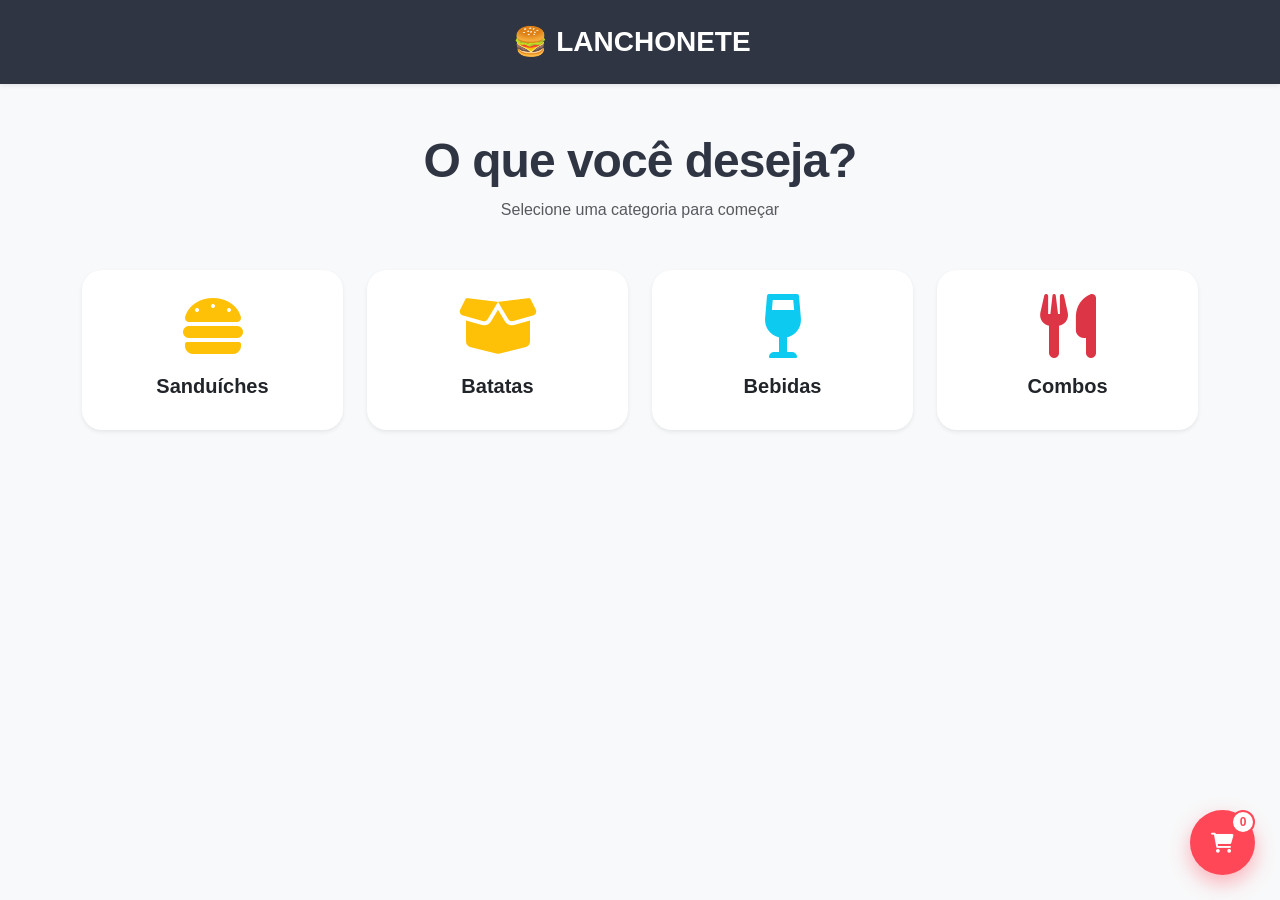
==== cardapio.html @ 9d825b70 "cardapio digital Co-authored-by: Copilot <copilot@github.com>" ====
<!DOCTYPE html>
<html lang="pt-br">

<head>
    <meta charset="UTF-8">
    <meta name="viewport" content="width=device-width, initial-scale=1.0">
    <title>Lanchonete - Pedido Online</title>

    <link href="https://cdn.jsdelivr.net/npm/bootstrap@5.3.3/dist/css/bootstrap.min.css" rel="stylesheet">
    <link rel="stylesheet" href="https://cdnjs.cloudflare.com/ajax/libs/font-awesome/6.0.0-beta3/css/all.min.css">

    <style>
        :root {
            --primary-color: #ff4757;
            --dark-color: #2f3542;
        }

        body { background-color: #f8f9fa; font-family: 'Segoe UI', sans-serif; padding-bottom: 80px; }
        .navbar { background-color: var(--dark-color) !important; position: sticky; top: 0; z-index: 1000; }
        .title { font-weight: 800; letter-spacing: -1px; color: var(--dark-color); }
        
        /* Botão Flutuante consertado */
        .cart-float {
            position: fixed;
            bottom: 25px;
            right: 25px;
            background-color: var(--primary-color);
            color: white;
            width: 65px;
            height: 65px;
            border-radius: 50%;
            display: flex;
            align-items: center;
            justify-content: center;
            box-shadow: 0 8px 20px rgba(255, 71, 87, 0.4);
            cursor: pointer;
            z-index: 2000;
            border: none;
        }

        .cart-badge {
            position: absolute;
            top: 0;
            right: 0;
            background: white;
            color: var(--primary-color);
            border: 2px solid var(--primary-color);
            border-radius: 50%;
            width: 24px;
            height: 24px;
            font-size: 0.75rem;
            font-weight: bold;
            display: flex;
            align-items: center;
            justify-content: center;
        }

        .card-step { border: none; border-radius: 20px; transition: 0.3s; cursor: pointer; }
        .card-step:hover { transform: translateY(-5px); box-shadow: 0 10px 20px rgba(0, 0, 0, 0.1) !important; }
        
        .btn-primary { background-color: var(--primary-color); border: none; padding: 12px 25px; border-radius: 12px; font-weight: 600; }
        .btn-outline-custom { color: var(--dark-color); border: 2px solid #ddd; border-radius: 15px; padding: 20px; transition: 0.2s; font-weight: 600; background: white; margin-bottom: 10px; }
        .btn-outline-custom:hover { border-color: var(--primary-color); color: var(--primary-color); background: #fff5f5; }

        .step-content { display: none; }
        .step-active { display: block; animation: fadeIn 0.4s ease; }
        
        @keyframes fadeIn {
            from { opacity: 0; transform: translateY(10px); }
            to { opacity: 1; transform: translateY(0); }
        }

        .cart-item { display: flex; justify-content: space-between; align-items: center; padding: 12px 0; border-bottom: 1px solid #eee; }
    </style>
</head>

<body>

    <button class="cart-float" data-bs-toggle="modal" data-bs-target="#cartModal">
        <i class="fas fa-shopping-cart fa-lg"></i>
        <span class="cart-badge" id="cart-count">0</span>
    </button>

    <header>
        <nav class="navbar navbar-dark shadow-sm py-3">
            <div class="container justify-content-center">
                <span class="navbar-brand fw-bold fs-3">🍔 LANCHONETE</span>
            </div>
        </nav>
    </header>

    <main class="container py-5">
        <section id="step-1" class="step-content step-active">
            <div class="text-center mb-5">
                <h1 class="display-5 title">O que você deseja?</h1>
                <p class="text-muted">Selecione uma categoria para começar</p>
            </div>
            <div class="row g-4 justify-content-center">
                <div class="col-6 col-md-3" onclick="irParaEtapa(2, 'Sanduíches')">
                    <div class="card card-step shadow-sm p-4 text-center">
                        <i class="fas fa-hamburger fa-4x mb-3 text-warning"></i>
                        <h5 class="fw-bold">Sanduíches</h5>
                    </div>
                </div>
                <div class="col-6 col-md-3" onclick="irParaEtapa(2, 'Batata Frita')">
                    <div class="card card-step shadow-sm p-4 text-center">
                        <i class="fas fa-box-open fa-4x mb-3 text-warning"></i>
                        <h5 class="fw-bold">Batatas</h5>
                    </div>
                </div>
                <div class="col-6 col-md-3" onclick="irParaEtapa(2, 'Bebidas')">
                    <div class="card card-step shadow-sm p-4 text-center">
                        <i class="fas fa-wine-glass fa-4x mb-3 text-info"></i>
                        <h5 class="fw-bold">Bebidas</h5>
                    </div>
                </div>
                <div class="col-6 col-md-3" onclick="irParaEtapa(2, 'Combos')">
                    <div class="card card-step shadow-sm p-4 text-center">
                        <i class="fas fa-utensils fa-4x mb-3 text-danger"></i>
                        <h5 class="fw-bold">Combos</h5>
                    </div>
                </div>
            </div>
        </section>

        <section id="step-2" class="step-content">
            <button class="btn btn-sm btn-light mb-4" onclick="irParaEtapa(1)"><i class="fas fa-arrow-left"></i> Voltar</button>
            <h2 id="txt-categoria" class="title mb-4 text-center text-uppercase">Produtos</h2>
            <div id="container-produtos" class="row g-4"></div>
        </section>

        <section id="step-3" class="step-content">
            <div class="max-width-600 mx-auto text-center">
                <h2 class="title mb-4">Como quer receber?</h2>
                <div class="row g-3">
                    <div class="col-12">
                        <button class="btn btn-outline-custom w-100 text-start shadow-sm" onclick="setEntrega('Retirada no Local')">
                            <i class="fas fa-store me-2 text-primary"></i> Retirar na Loja (Grátis)
                        </button>
                    </div>
                    <div class="col-12">
                        <button class="btn btn-outline-custom w-100 text-start shadow-sm" onclick="toggleEndereco()">
                            <i class="fas fa-motorcycle me-2 text-primary"></i> Entregar no meu Endereço
                        </button>
                    </div>
                </div>

                <div id="box-endereco" class="mt-4 d-none text-start bg-white p-4 rounded-4 shadow-sm">
                    <div class="row g-2">
                        <div class="col-md-4">
                            <label class="form-label">CEP</label>
                            <input type="text" id="cep" class="form-control" placeholder="00000-000" onblur="buscarCEP()">
                        </div>
                        <div class="col-md-8">
                            <label class="form-label">Rua/Logradouro</label>
                            <input type="text" id="rua" class="form-control" readonly>
                        </div>
                        <div class="col-md-4">
                            <label class="form-label">Número</label>
                            <input type="text" id="numero" class="form-control" placeholder="123">
                        </div>
                    </div>
                    <button class="btn btn-primary w-100 mt-4" onclick="validarEntrega()">Ir para pagamento</button>
                </div>
            </div>
        </section>

        <section id="step-4" class="step-content text-center">
            <h2 class="title mb-4">Forma de Pagamento</h2>
            <button class="btn btn-outline-custom m-2" onclick="finalizar('Pix')">Pix</button>
            <button class="btn btn-outline-custom m-2" onclick="irParaEtapa(5)">Cartão</button>
        </section>

        <section id="step-5" class="step-content text-center">
            <h2 class="title mb-4">Qual Cartão?</h2>
            <button class="btn btn-outline-custom m-2" onclick="finalizar('Débito')">Débito</button>
            <button class="btn btn-outline-custom m-2" onclick="finalizar('Crédito')">Crédito</button>
        </section>
    </main>

    <div class="modal fade" id="cartModal" tabindex="-1" aria-hidden="true">
        <div class="modal-dialog modal-dialog-centered">
            <div class="modal-content border-0 shadow" style="border-radius: 25px;">
                <div class="modal-header border-0 p-4">
                    <h5 class="modal-title fw-bold fs-4">Meu Carrinho 🛒</h5>
                    <button type="button" class="btn-close" data-bs-dismiss="modal"></button>
                </div>
                <div class="modal-body p-4">
                    <div id="cart-list"></div>
                    <hr>
                    <div class="d-flex justify-content-between fw-bold fs-5">
                        <span>Total:</span>
                        <span class="text-success" id="cart-total">R$ 0,00</span>
                    </div>
                </div>
                <div class="modal-footer border-0 p-4">
                    <button class="btn btn-light w-100" data-bs-dismiss="modal">Continuar</button>
                    <button class="btn btn-primary w-100" onclick="fecharModalEIrParaEntrega()">Finalizar Pedido</button>
                </div>
            </div>
        </div>
    </div>

    <script>
        let pedido = { itens: [], entrega: '', endereco: '', pagamento: '' };

        function irParaEtapa(n, cat = '') {
            document.querySelectorAll('.step-content').forEach(s => s.classList.remove('step-active'));
            document.getElementById(`step-${n}`).classList.add('step-active');
            if (n === 2) {
                document.getElementById('txt-categoria').innerText = cat;
                renderizarProdutos(cat);
            }
        }

        function renderizarProdutos(cat) {
            const container = document.getElementById('container-produtos');
            container.innerHTML = '';
            let itens = [];
            if (cat === 'Sanduíches') itens = [{ n: 'Artesanal Bacon', p: 32 }, { n: 'X-Salada', p: 24 }];
                else if (cat === 'Batata Frita') itens = [{ n: 'Simples', p: 15 }, { n: 'Cheddar e Bacon', p: 22 }];
            else if (cat === 'Bebidas') itens = [{ n: 'Coca-Cola', p: 7 }, { n: 'Suco', p: 10 }];
            else itens = [{ n: 'X-Salada mais batata mais coca', p: 50 }, { n: 'Artesanal Bacon mais  batata mais suco', p: 32 }];
            itens.forEach(i => {
                container.innerHTML += `
                <div class="col-md-6 col-lg-4">
                    <div class="card card-step shadow-sm h-100 p-3 text-center">
                        <h5 class="fw-bold">${i.n}</h5>
                        <p class="text-success fw-bold">R$ ${i.p},00</p>
                        <button class="btn btn-primary btn-sm" onclick="adicionarAoCarrinho('${i.n}', ${i.p})">Adicionar</button>
                    </div>
                </div>`;
            });
        }

        function adicionarAoCarrinho(nome, preco) {
            pedido.itens.push({ nome, preco });
            atualizarInterfaceCarrinho();
        }

        function removerDoCarrinho(index) {
            pedido.itens.splice(index, 1);
            atualizarInterfaceCarrinho();
        }

        function atualizarInterfaceCarrinho() {
            const lista = document.getElementById('cart-list');
            const badge = document.getElementById('cart-count');
            const totalTxt = document.getElementById('cart-total');
            
            badge.innerText = pedido.itens.length;
            
            if (pedido.itens.length === 0) {
                lista.innerHTML = '<p class="text-center">Vazio...</p>';
                totalTxt.innerText = 'R$ 0,00';
                return;
            }

            let total = 0;
            lista.innerHTML = '';
            pedido.itens.forEach((item, index) => {
                total += item.preco;
                lista.innerHTML += `
                <div class="cart-item">
                    <span>${item.nome}</span>
                    <button class="btn btn-sm text-danger" onclick="removerDoCarrinho(${index})">Remover</button>
                </div>`;
            });
            totalTxt.innerText = `R$ ${total.toFixed(2)}`;
        }

        function fecharModalEIrParaEntrega() {
            if (pedido.itens.length === 0) return alert("Carrinho vazio!");
            const modal = bootstrap.Modal.getInstance(document.getElementById('cartModal')) || new bootstrap.Modal(document.getElementById('cartModal'));
            modal.hide();
            irParaEtapa(3);
        }

        function toggleEndereco() { document.getElementById('box-endereco').classList.toggle('d-none'); }
        function setEntrega(t) { pedido.entrega = t; pedido.endereco = 'Loja'; irParaEtapa(4); }
        function buscarCEP() {
            let cep = document.getElementById('cep').value.replace(/\D/g, '');
            if (cep.length === 8) {
                fetch(`https://viacep.com.br/ws/${cep}/json/`).then(r => r.json()).then(d => {
                    if(!d.erro) document.getElementById('rua').value = d.logradouro;
                });
            }
        }
        function validarEntrega() {
            if(!document.getElementById('rua').value) return alert("CEP!");
            pedido.entrega = 'Delivery';
            pedido.endereco = document.getElementById('rua').value;
            irParaEtapa(4);
        }

        function finalizar(pgto) {
            let total = 0;
            pedido.itens.forEach(i => total += i.preco);
            const msg = `Novo Pedido: R$ ${total.toFixed(2)} - Pagamento: ${pgto}`;
            window.open(`https://api.whatsapp.com/send?phone=5561995938558&text=${encodeURIComponent(msg)}`);
        }
    </script>

    <script src="https://cdn.jsdelivr.net/npm/bootstrap@5.3.3/dist/js/bootstrap.bundle.min.js"></script>
</body>
</html>
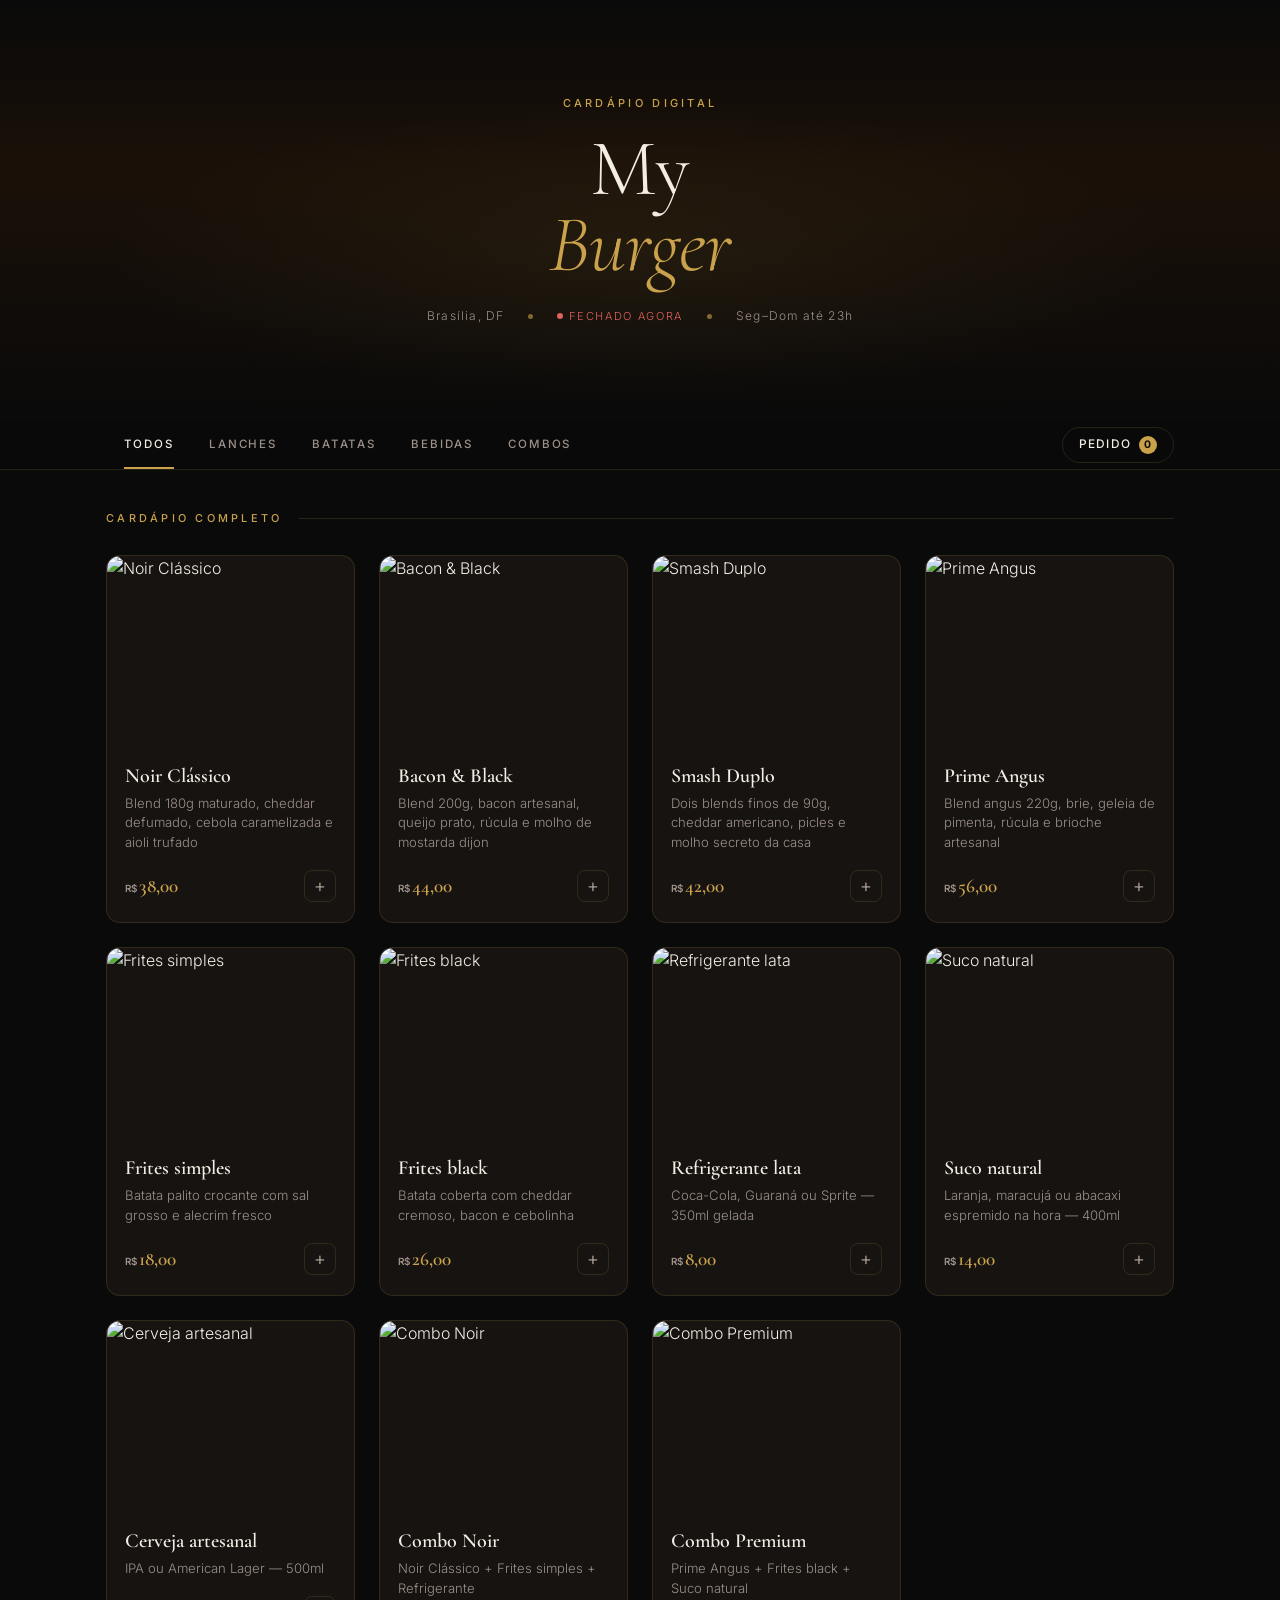
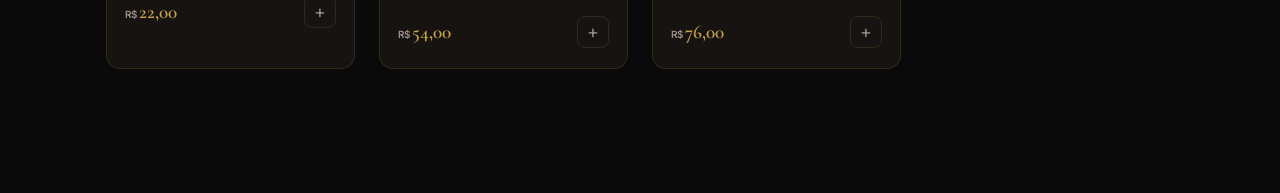
==== commit ea31b401: "feat: colocando js e css no cardapio" ====
--- a/cardapio.html
+++ b/cardapio.html
@@ -1,306 +1,107 @@
 <!DOCTYPE html>
 <html lang="pt-br">
-
 <head>
-    <meta charset="UTF-8">
-    <meta name="viewport" content="width=device-width, initial-scale=1.0">
-    <title>Lanchonete - Pedido Online</title>
-
-    <link href="https://cdn.jsdelivr.net/npm/bootstrap@5.3.3/dist/css/bootstrap.min.css" rel="stylesheet">
-    <link rel="stylesheet" href="https://cdnjs.cloudflare.com/ajax/libs/font-awesome/6.0.0-beta3/css/all.min.css">
-
-    <style>
-        :root {
-            --primary-color: #ff4757;
-            --dark-color: #2f3542;
-        }
-
-        body { background-color: #f8f9fa; font-family: 'Segoe UI', sans-serif; padding-bottom: 80px; }
-        .navbar { background-color: var(--dark-color) !important; position: sticky; top: 0; z-index: 1000; }
-        .title { font-weight: 800; letter-spacing: -1px; color: var(--dark-color); }
-        
-        /* Botão Flutuante consertado */
-        .cart-float {
-            position: fixed;
-            bottom: 25px;
-            right: 25px;
-            background-color: var(--primary-color);
-            color: white;
-            width: 65px;
-            height: 65px;
-            border-radius: 50%;
-            display: flex;
-            align-items: center;
-            justify-content: center;
-            box-shadow: 0 8px 20px rgba(255, 71, 87, 0.4);
-            cursor: pointer;
-            z-index: 2000;
-            border: none;
-        }
-
-        .cart-badge {
-            position: absolute;
-            top: 0;
-            right: 0;
-            background: white;
-            color: var(--primary-color);
-            border: 2px solid var(--primary-color);
-            border-radius: 50%;
-            width: 24px;
-            height: 24px;
-            font-size: 0.75rem;
-            font-weight: bold;
-            display: flex;
-            align-items: center;
-            justify-content: center;
-        }
-
-        .card-step { border: none; border-radius: 20px; transition: 0.3s; cursor: pointer; }
-        .card-step:hover { transform: translateY(-5px); box-shadow: 0 10px 20px rgba(0, 0, 0, 0.1) !important; }
-        
-        .btn-primary { background-color: var(--primary-color); border: none; padding: 12px 25px; border-radius: 12px; font-weight: 600; }
-        .btn-outline-custom { color: var(--dark-color); border: 2px solid #ddd; border-radius: 15px; padding: 20px; transition: 0.2s; font-weight: 600; background: white; margin-bottom: 10px; }
-        .btn-outline-custom:hover { border-color: var(--primary-color); color: var(--primary-color); background: #fff5f5; }
-
-        .step-content { display: none; }
-        .step-active { display: block; animation: fadeIn 0.4s ease; }
-        
-        @keyframes fadeIn {
-            from { opacity: 0; transform: translateY(10px); }
-            to { opacity: 1; transform: translateY(0); }
-        }
-
-        .cart-item { display: flex; justify-content: space-between; align-items: center; padding: 12px 0; border-bottom: 1px solid #eee; }
-    </style>
+<meta charset="UTF-8">
+<meta name="viewport" content="width=device-width, initial-scale=1.0">
+<title>My Burger — Cardápio</title>
+<link href="https://cdn.jsdelivr.net/npm/bootstrap@5.3.3/dist/css/bootstrap.min.css" rel="stylesheet">
+<link href="https://fonts.googleapis.com/css2?family=Cormorant+Garamond:ital,wght@0,500;0,600;1,500&family=Inter:wght@300;400;500&display=swap" rel="stylesheet">
+<link rel="stylesheet" href="style.css">
 </head>
-
 <body>
 
-    <button class="cart-float" data-bs-toggle="modal" data-bs-target="#cartModal">
-        <i class="fas fa-shopping-cart fa-lg"></i>
-        <span class="cart-badge" id="cart-count">0</span>
+<section class="hero">
+  <p class="hero-eyebrow">Cardápio Digital</p>
+  <h1 class="hero-title">My<br><em>Burger</em></h1>
+  <div class="hero-meta">
+    <span>Brasília, DF</span>
+    <span class="dot"></span>
+    <span class="hero-status" id="status-badge">Aberto agora</span>
+    <span class="dot"></span>
+    <span>Seg–Dom até 23h</span>
+  </div>
+</section>
+
+<div class="nav-wrap">
+  <nav class="nav">
+    <div class="nav-cats" id="nav-cats">
+      <button class="cat-btn active" onclick="filter('todos', this)">Todos</button>
+      <button class="cat-btn" onclick="filter('Lanches', this)">Lanches</button>
+      <button class="cat-btn" onclick="filter('Batatas', this)">Batatas</button>
+      <button class="cat-btn" onclick="filter('Bebidas', this)">Bebidas</button>
+      <button class="cat-btn" onclick="filter('Combos', this)">Combos</button>
+    </div>
+    <button class="cart-trigger" onclick="openCart()">
+      Pedido <span class="cart-count" id="cart-count">0</span>
     </button>
+  </nav>
+</div>
 
-    <header>
-        <nav class="navbar navbar-dark shadow-sm py-3">
-            <div class="container justify-content-center">
-                <span class="navbar-brand fw-bold fs-3">🍔 LANCHONETE</span>
-            </div>
-        </nav>
-    </header>
+<main class="main">
+  <p class="section-label" id="section-label">Cardápio completo</p>
+  <div class="row g-4" id="products-grid"></div>
+</main>
 
-    <main class="container py-5">
-        <section id="step-1" class="step-content step-active">
-            <div class="text-center mb-5">
-                <h1 class="display-5 title">O que você deseja?</h1>
-                <p class="text-muted">Selecione uma categoria para começar</p>
-            </div>
-            <div class="row g-4 justify-content-center">
-                <div class="col-6 col-md-3" onclick="irParaEtapa(2, 'Sanduíches')">
-                    <div class="card card-step shadow-sm p-4 text-center">
-                        <i class="fas fa-hamburger fa-4x mb-3 text-warning"></i>
-                        <h5 class="fw-bold">Sanduíches</h5>
-                    </div>
-                </div>
-                <div class="col-6 col-md-3" onclick="irParaEtapa(2, 'Batata Frita')">
-                    <div class="card card-step shadow-sm p-4 text-center">
-                        <i class="fas fa-box-open fa-4x mb-3 text-warning"></i>
-                        <h5 class="fw-bold">Batatas</h5>
-                    </div>
-                </div>
-                <div class="col-6 col-md-3" onclick="irParaEtapa(2, 'Bebidas')">
-                    <div class="card card-step shadow-sm p-4 text-center">
-                        <i class="fas fa-wine-glass fa-4x mb-3 text-info"></i>
-                        <h5 class="fw-bold">Bebidas</h5>
-                    </div>
-                </div>
-                <div class="col-6 col-md-3" onclick="irParaEtapa(2, 'Combos')">
-                    <div class="card card-step shadow-sm p-4 text-center">
-                        <i class="fas fa-utensils fa-4x mb-3 text-danger"></i>
-                        <h5 class="fw-bold">Combos</h5>
-                    </div>
-                </div>
-            </div>
-        </section>
-
-        <section id="step-2" class="step-content">
-            <button class="btn btn-sm btn-light mb-4" onclick="irParaEtapa(1)"><i class="fas fa-arrow-left"></i> Voltar</button>
-            <h2 id="txt-categoria" class="title mb-4 text-center text-uppercase">Produtos</h2>
-            <div id="container-produtos" class="row g-4"></div>
-        </section>
-
-        <section id="step-3" class="step-content">
-            <div class="max-width-600 mx-auto text-center">
-                <h2 class="title mb-4">Como quer receber?</h2>
-                <div class="row g-3">
-                    <div class="col-12">
-                        <button class="btn btn-outline-custom w-100 text-start shadow-sm" onclick="setEntrega('Retirada no Local')">
-                            <i class="fas fa-store me-2 text-primary"></i> Retirar na Loja (Grátis)
-                        </button>
-                    </div>
-                    <div class="col-12">
-                        <button class="btn btn-outline-custom w-100 text-start shadow-sm" onclick="toggleEndereco()">
-                            <i class="fas fa-motorcycle me-2 text-primary"></i> Entregar no meu Endereço
-                        </button>
-                    </div>
-                </div>
-
-                <div id="box-endereco" class="mt-4 d-none text-start bg-white p-4 rounded-4 shadow-sm">
-                    <div class="row g-2">
-                        <div class="col-md-4">
-                            <label class="form-label">CEP</label>
-                            <input type="text" id="cep" class="form-control" placeholder="00000-000" onblur="buscarCEP()">
-                        </div>
-                        <div class="col-md-8">
-                            <label class="form-label">Rua/Logradouro</label>
-                            <input type="text" id="rua" class="form-control" readonly>
-                        </div>
-                        <div class="col-md-4">
-                            <label class="form-label">Número</label>
-                            <input type="text" id="numero" class="form-control" placeholder="123">
-                        </div>
-                    </div>
-                    <button class="btn btn-primary w-100 mt-4" onclick="validarEntrega()">Ir para pagamento</button>
-                </div>
-            </div>
-        </section>
-
-        <section id="step-4" class="step-content text-center">
-            <h2 class="title mb-4">Forma de Pagamento</h2>
-            <button class="btn btn-outline-custom m-2" onclick="finalizar('Pix')">Pix</button>
-            <button class="btn btn-outline-custom m-2" onclick="irParaEtapa(5)">Cartão</button>
-        </section>
-
-        <section id="step-5" class="step-content text-center">
-            <h2 class="title mb-4">Qual Cartão?</h2>
-            <button class="btn btn-outline-custom m-2" onclick="finalizar('Débito')">Débito</button>
-            <button class="btn btn-outline-custom m-2" onclick="finalizar('Crédito')">Crédito</button>
-        </section>
-    </main>
-
-    <div class="modal fade" id="cartModal" tabindex="-1" aria-hidden="true">
-        <div class="modal-dialog modal-dialog-centered">
-            <div class="modal-content border-0 shadow" style="border-radius: 25px;">
-                <div class="modal-header border-0 p-4">
-                    <h5 class="modal-title fw-bold fs-4">Meu Carrinho 🛒</h5>
-                    <button type="button" class="btn-close" data-bs-dismiss="modal"></button>
-                </div>
-                <div class="modal-body p-4">
-                    <div id="cart-list"></div>
-                    <hr>
-                    <div class="d-flex justify-content-between fw-bold fs-5">
-                        <span>Total:</span>
-                        <span class="text-success" id="cart-total">R$ 0,00</span>
-                    </div>
-                </div>
-                <div class="modal-footer border-0 p-4">
-                    <button class="btn btn-light w-100" data-bs-dismiss="modal">Continuar</button>
-                    <button class="btn btn-primary w-100" onclick="fecharModalEIrParaEntrega()">Finalizar Pedido</button>
-                </div>
-            </div>
-        </div>
+<div class="overlay" id="overlay" onclick="handleOverlayClick(event)">
+  <div class="cart-panel" id="cart-panel">
+    <div class="cart-header">
+      <h2 class="cart-title">Seu pedido</h2>
+      <button class="close-btn" onclick="closeCart()">×</button>
     </div>
 
-    <script>
-        let pedido = { itens: [], entrega: '', endereco: '', pagamento: '' };
+    <div class="cart-items" id="cart-items">
+      <p class="cart-empty">Nenhum item adicionado ainda.</p>
+    </div>
 
-        function irParaEtapa(n, cat = '') {
-            document.querySelectorAll('.step-content').forEach(s => s.classList.remove('step-active'));
-            document.getElementById(`step-${n}`).classList.add('step-active');
-            if (n === 2) {
-                document.getElementById('txt-categoria').innerText = cat;
-                renderizarProdutos(cat);
-            }
-        }
+    <div class="cart-footer">
+      <div class="delivery-section">
+        <p class="delivery-label">Entrega</p>
+        <div class="delivery-opts">
+          <button class="delivery-opt selected" id="opt-retirada" onclick="selectDelivery('retirada')">Retirar</button>
+          <button class="delivery-opt" id="opt-delivery" onclick="selectDelivery('delivery')">Delivery</button>
+        </div>
 
-        function renderizarProdutos(cat) {
-            const container = document.getElementById('container-produtos');
-            container.innerHTML = '';
-            let itens = [];
-            if (cat === 'Sanduíches') itens = [{ n: 'Artesanal Bacon', p: 32 }, { n: 'X-Salada', p: 24 }];
-                else if (cat === 'Batata Frita') itens = [{ n: 'Simples', p: 15 }, { n: 'Cheddar e Bacon', p: 22 }];
-            else if (cat === 'Bebidas') itens = [{ n: 'Coca-Cola', p: 7 }, { n: 'Suco', p: 10 }];
-            else itens = [{ n: 'X-Salada mais batata mais coca', p: 50 }, { n: 'Artesanal Bacon mais  batata mais suco', p: 32 }];
-            itens.forEach(i => {
-                container.innerHTML += `
-                <div class="col-md-6 col-lg-4">
-                    <div class="card card-step shadow-sm h-100 p-3 text-center">
-                        <h5 class="fw-bold">${i.n}</h5>
-                        <p class="text-success fw-bold">R$ ${i.p},00</p>
-                        <button class="btn btn-primary btn-sm" onclick="adicionarAoCarrinho('${i.n}', ${i.p})">Adicionar</button>
-                    </div>
-                </div>`;
-            });
-        }
+        <div class="endereco-block" id="endereco-block">
+          <div class="cep-row">
+            <input class="cep-input" type="text" id="cep-input" placeholder="CEP" maxlength="9" oninput="maskCEP(this)" onblur="buscarCEP()">
+            <button class="cep-btn" onclick="buscarCEP()">Ok</button>
+          </div>
 
-        function adicionarAoCarrinho(nome, preco) {
-            pedido.itens.push({ nome, preco });
-            atualizarInterfaceCarrinho();
-        }
+          <button class="loc-btn" id="loc-btn" onclick="usarLocalizacao()">📍 Usar minha localização</button>
 
-        function removerDoCarrinho(index) {
-            pedido.itens.splice(index, 1);
-            atualizarInterfaceCarrinho();
-        }
+          <input class="cep-input full-input" type="text" id="rua-input" placeholder="Rua e bairro (preenche sozinho, mas pode editar)">
 
-        function atualizarInterfaceCarrinho() {
-            const lista = document.getElementById('cart-list');
-            const badge = document.getElementById('cart-count');
-            const totalTxt = document.getElementById('cart-total');
-            
-            badge.innerText = pedido.itens.length;
-            
-            if (pedido.itens.length === 0) {
-                lista.innerHTML = '<p class="text-center">Vazio...</p>';
-                totalTxt.innerText = 'R$ 0,00';
-                return;
-            }
+          <div class="numero-row">
+            <input class="cep-input" type="text" id="numero-input" placeholder="Número">
+            <input class="cep-input" type="text" id="complemento-input" placeholder="Complemento (opcional)">
+          </div>
+        </div>
+      </div>
 
-            let total = 0;
-            lista.innerHTML = '';
-            pedido.itens.forEach((item, index) => {
-                total += item.preco;
-                lista.innerHTML += `
-                <div class="cart-item">
-                    <span>${item.nome}</span>
-                    <button class="btn btn-sm text-danger" onclick="removerDoCarrinho(${index})">Remover</button>
-                </div>`;
-            });
-            totalTxt.innerText = `R$ ${total.toFixed(2)}`;
-        }
+      <div class="payment-section">
+        <p class="delivery-label">Pagamento na entrega</p>
+        <div class="delivery-opts">
+          <button class="delivery-opt selected" id="opt-pix" onclick="selectPayment('pix')">Pix</button>
+          <button class="delivery-opt" id="opt-credito" onclick="selectPayment('credito')">Crédito</button>
+          <button class="delivery-opt" id="opt-debito" onclick="selectPayment('debito')">Débito</button>
+          <button class="delivery-opt" id="opt-dinheiro" onclick="selectPayment('dinheiro')">Dinheiro</button>
+        </div>
+        <div class="troco-row" id="troco-row">
+          <input class="cep-input" type="number" id="troco-input" placeholder="Troco para quanto?">
+        </div>
+      </div>
 
-        function fecharModalEIrParaEntrega() {
-            if (pedido.itens.length === 0) return alert("Carrinho vazio!");
-            const modal = bootstrap.Modal.getInstance(document.getElementById('cartModal')) || new bootstrap.Modal(document.getElementById('cartModal'));
-            modal.hide();
-            irParaEtapa(3);
-        }
+      <div class="cart-total-row">
+        <span class="cart-total-label">Total</span>
+        <span class="cart-total-value" id="cart-total">R$ 0,00</span>
+      </div>
+      <button class="whats-btn" id="whats-btn" onclick="enviarWhats()" disabled>
+        Enviar via WhatsApp
+      </button>
+    </div>
+  </div>
+</div>
 
-        function toggleEndereco() { document.getElementById('box-endereco').classList.toggle('d-none'); }
-        function setEntrega(t) { pedido.entrega = t; pedido.endereco = 'Loja'; irParaEtapa(4); }
-        function buscarCEP() {
-            let cep = document.getElementById('cep').value.replace(/\D/g, '');
-            if (cep.length === 8) {
-                fetch(`https://viacep.com.br/ws/${cep}/json/`).then(r => r.json()).then(d => {
-                    if(!d.erro) document.getElementById('rua').value = d.logradouro;
-                });
-            }
-        }
-        function validarEntrega() {
-            if(!document.getElementById('rua').value) return alert("CEP!");
-            pedido.entrega = 'Delivery';
-            pedido.endereco = document.getElementById('rua').value;
-            irParaEtapa(4);
-        }
-
-        function finalizar(pgto) {
-            let total = 0;
-            pedido.itens.forEach(i => total += i.preco);
-            const msg = `Novo Pedido: R$ ${total.toFixed(2)} - Pagamento: ${pgto}`;
-            window.open(`https://api.whatsapp.com/send?phone=5561995938558&text=${encodeURIComponent(msg)}`);
-        }
-    </script>
-
-    <script src="https://cdn.jsdelivr.net/npm/bootstrap@5.3.3/dist/js/bootstrap.bundle.min.js"></script>
+<script src="script.js"></script>
 </body>
 </html>
--- a/style.css
+++ b/style.css
@@ -0,0 +1,481 @@
+:root{
+  --ink:#0a0a0a;
+  --paper:#161311;
+  --paper2:#1f1b18;
+  --cream:#F3EDE3;
+  --muted:#9C9088;
+  --gold:#C9A24B;
+  --gold-light:#e3c279;
+  --border:rgba(201,162,75,.16);
+}
+*{box-sizing:border-box;}
+body{
+  background:var(--ink);
+  color:var(--cream);
+  font-family:'Inter',sans-serif;
+  font-weight:300;
+  padding-bottom:60px;
+}
+.display{ font-family:'Cormorant Garamond',serif; }
+
+/* ---- Hero ---- */
+.hero {
+  position: relative;
+  height: 420px;
+  background: linear-gradient(180deg, #0a0a0a 0%, #1a1008 40%, #0a0a0a 100%);
+  display: flex;
+  flex-direction: column;
+  align-items: center;
+  justify-content: center;
+  text-align: center;
+  overflow: hidden;
+}
+
+.hero::before {
+  content: '';
+  position: absolute;
+  inset: 0;
+  background:
+    radial-gradient(ellipse 60% 50% at 50% 60%, rgba(201,168,76,0.08) 0%, transparent 70%);
+}
+
+.hero-eyebrow {
+  font-family: 'Inter', sans-serif;
+  font-size: 11px;
+  font-weight: 500;
+  letter-spacing: 0.3em;
+  color: var(--gold);
+  text-transform: uppercase;
+  margin-bottom: 1.25rem;
+  position: relative;
+}
+
+.hero-title {
+  font-family: 'Cormorant Garamond', serif;
+  font-size: clamp(52px, 8vw, 80px);
+  font-weight: 300;
+  line-height: 0.95;
+  letter-spacing: -0.01em;
+  color: var(--cream);
+  position: relative;
+  margin-bottom: 1.5rem;
+}
+
+.hero-title em {
+  font-style: italic;
+  color: var(--gold);
+}
+
+.hero-meta {
+  display: flex;
+  align-items: center;
+  gap: 1.5rem;
+  font-size: 12px;
+  color: var(--muted);
+  letter-spacing: 0.1em;
+  position: relative;
+}
+
+.hero-meta .dot {
+  width: 5px;
+  height: 5px;
+  border-radius: 50%;
+  background: var(--gold);
+  opacity: 0.6;
+}
+
+.hero-status {
+  display: flex;
+  align-items: center;
+  gap: 6px;
+  color: #5adb8a;
+  font-size: 11px;
+  letter-spacing: 0.15em;
+  text-transform: uppercase;
+  transition: color .3s;
+}
+
+.hero-status::before {
+  content: '';
+  width: 6px;
+  height: 6px;
+  border-radius: 50%;
+  background: currentColor;
+  animation: pulse 2s infinite;
+}
+
+.hero-status.fechado {
+  color: #e0615c;
+}
+
+.hero-status.fechado::before {
+  animation: none;
+  opacity: 1;
+}
+
+@keyframes pulse {
+  0%, 100% { opacity: 1; }
+  50% { opacity: 0.3; }
+}
+
+/* ---- Nav + filtro de categorias ---- */
+.nav-wrap{
+  position:sticky;
+  top:0;
+  z-index:100;
+  background:rgba(10,10,10,.94);
+  backdrop-filter:blur(10px);
+  border-bottom:1px solid var(--border);
+}
+.nav{
+  max-width:1100px;
+  margin:0 auto;
+  display:flex;
+  align-items:center;
+  justify-content:space-between;
+  padding:0 1rem;
+}
+.nav-cats{
+  display:flex;
+  overflow-x:auto;
+  scrollbar-width:none;
+}
+.nav-cats::-webkit-scrollbar{ display:none; }
+.cat-btn{
+  padding:1rem 1.1rem;
+  background:none;
+  border:none;
+  color:var(--muted);
+  font-size:.72rem;
+  font-weight:500;
+  letter-spacing:.16em;
+  text-transform:uppercase;
+  cursor:pointer;
+  white-space:nowrap;
+  position:relative;
+  transition:color .2s;
+}
+.cat-btn::after{
+  content:'';
+  position:absolute;
+  bottom:0; left:1.1rem; right:1.1rem;
+  height:2px;
+  background:var(--gold);
+  transform:scaleX(0);
+  transition:transform .25s;
+}
+.cat-btn.active, .cat-btn:hover{ color:var(--cream); }
+.cat-btn.active::after{ transform:scaleX(1); }
+
+.cart-trigger{
+  display:flex;
+  align-items:center;
+  gap:8px;
+  background:none;
+  border:1px solid var(--border);
+  color:var(--cream);
+  padding:8px 16px;
+  border-radius:999px;
+  font-size:.74rem;
+  font-weight:500;
+  letter-spacing:.1em;
+  text-transform:uppercase;
+  cursor:pointer;
+  flex-shrink:0;
+  margin-left:1rem;
+  transition:.2s;
+}
+.cart-trigger:hover{ border-color:var(--gold); color:var(--gold); }
+.cart-count{
+  background:var(--gold);
+  color:var(--ink);
+  border-radius:50%;
+  width:18px; height:18px;
+  font-size:.65rem;
+  font-weight:700;
+  display:inline-flex;
+  align-items:center;
+  justify-content:center;
+}
+
+/* ---- Grid de produtos ---- */
+.main{
+  max-width:1100px;
+  margin:0 auto;
+  padding:2.5rem 1rem 4rem;
+}
+.section-label{
+  font-size:.68rem;
+  font-weight:500;
+  letter-spacing:.3em;
+  text-transform:uppercase;
+  color:var(--gold);
+  margin-bottom:1.75rem;
+  display:flex;
+  align-items:center;
+  gap:1rem;
+}
+.section-label::after{
+  content:'';
+  flex:1;
+  height:1px;
+  background:var(--border);
+}
+
+.product-card{
+  background:var(--paper);
+  border-radius:14px;
+  overflow:hidden;
+  height:100%;
+  border:1px solid var(--border);
+  cursor:pointer;
+  transition:transform .25s ease, border-color .25s ease;
+}
+.product-card:hover{
+  transform:translateY(-4px);
+  border-color:rgba(201,162,75,.4);
+  background:var(--paper2);
+}
+.product-img{
+  width:100%;
+  height:190px;
+  object-fit:cover;
+  display:block;
+}
+.product-body{ padding:18px 18px 20px; }
+.product-name{
+  font-family:'Cormorant Garamond',serif;
+  font-size:1.25rem;
+  font-weight:600;
+  margin:0 0 6px;
+}
+.product-desc{
+  font-size:.82rem;
+  color:var(--muted);
+  line-height:1.5;
+  margin-bottom:1.1rem;
+}
+.product-footer{
+  display:flex;
+  align-items:center;
+  justify-content:space-between;
+}
+.product-price{
+  font-family:'Cormorant Garamond',serif;
+  font-size:1.2rem;
+  color:var(--gold);
+  font-weight:600;
+}
+.product-price small{
+  font-family:'Inter',sans-serif;
+  font-size:.62rem;
+  color:var(--muted);
+  margin-right:2px;
+}
+.add-btn{
+  width:32px; height:32px;
+  border:1px solid var(--border);
+  background:none;
+  color:var(--muted);
+  border-radius:8px;
+  font-size:18px;
+  cursor:pointer;
+  display:flex;
+  align-items:center;
+  justify-content:center;
+  transition:.2s;
+  line-height:1;
+}
+.add-btn:hover{
+  border-color:var(--gold);
+  color:var(--gold);
+  background:rgba(201,162,75,.08);
+}
+
+/* ---- Carrinho (overlay lateral) ---- */
+.overlay{
+  position:fixed; inset:0;
+  background:rgba(0,0,0,.7);
+  z-index:200;
+  display:flex;
+  justify-content:flex-end;
+  opacity:0;
+  pointer-events:none;
+  transition:opacity .3s;
+}
+.overlay.open{ opacity:1; pointer-events:all; }
+.cart-panel{
+  background:var(--paper);
+  width:min(420px,100vw);
+  height:100%;
+  padding:2rem;
+  display:flex;
+  flex-direction:column;
+  transform:translateX(100%);
+  transition:transform .35s cubic-bezier(.4,0,.2,1);
+  border-left:1px solid var(--border);
+  overflow-y:auto;
+}
+.overlay.open .cart-panel{ transform:translateX(0); }
+.cart-header{
+  display:flex;
+  align-items:center;
+  justify-content:space-between;
+  margin-bottom:1.75rem;
+  padding-bottom:1.25rem;
+  border-bottom:1px solid var(--border);
+}
+.cart-title{ font-family:'Cormorant Garamond',serif; font-size:1.5rem; font-weight:600; }
+.close-btn{
+  background:none;
+  border:1px solid var(--border);
+  color:var(--muted);
+  width:32px; height:32px;
+  border-radius:8px;
+  cursor:pointer;
+  font-size:18px;
+  display:flex;
+  align-items:center;
+  justify-content:center;
+  transition:.2s;
+}
+.close-btn:hover{ border-color:var(--gold); color:var(--gold); }
+.cart-items{ flex:1; }
+.cart-item{
+  display:flex;
+  justify-content:space-between;
+  align-items:flex-start;
+  gap:1rem;
+  padding:1rem 0;
+  border-bottom:1px solid var(--border);
+}
+.cart-item-name{ font-family:'Cormorant Garamond',serif; font-size:1.05rem; margin-bottom:2px; }
+.cart-item-price{ font-size:.78rem; color:var(--gold); }
+.remove-btn{
+  background:none; border:none;
+  color:var(--muted);
+  cursor:pointer;
+  font-size:16px;
+  transition:.2s;
+}
+.remove-btn:hover{ color:#e05c5c; }
+.cart-empty{
+  text-align:center;
+  padding:3rem 0;
+  color:var(--muted);
+  font-size:.85rem;
+}
+.cart-footer{
+  padding-top:1.25rem;
+  border-top:1px solid var(--border);
+  margin-top:1rem;
+}
+.delivery-section{ margin-top:1.25rem; padding-top:1.25rem; border-top:1px solid var(--border); }
+.delivery-label{
+  font-size:.68rem;
+  letter-spacing:.2em;
+  text-transform:uppercase;
+  color:var(--muted);
+  margin-bottom:.6rem;
+}
+.delivery-opts{ display:flex; gap:8px; margin-bottom:.85rem; flex-wrap:wrap; }
+.delivery-opt{
+  flex:1;
+  min-width:70px;
+  padding:9px;
+  border:1px solid var(--border);
+  background:none;
+  color:var(--muted);
+  font-size:.75rem;
+  letter-spacing:.06em;
+  text-transform:uppercase;
+  cursor:pointer;
+  border-radius:8px;
+  transition:.2s;
+}
+.delivery-opt.selected{
+  border-color:var(--gold);
+  color:var(--gold);
+  background:rgba(201,162,75,.08);
+}
+
+/* ---- Bloco de endereço (CEP, localização, rua, número) ---- */
+.endereco-block{
+  display:none;
+  flex-direction:column;
+  gap:8px;
+}
+.endereco-block.visible{ display:flex; }
+
+.cep-row{ display:flex; gap:8px; }
+.cep-input{
+  flex:1;
+  background:var(--ink);
+  border:1px solid var(--border);
+  color:var(--cream);
+  padding:9px 11px;
+  font-size:.85rem;
+  border-radius:8px;
+  outline:none;
+}
+.cep-input:focus{ border-color:var(--gold); }
+.cep-input::placeholder{ color:var(--muted); }
+.full-input{ width:100%; }
+.numero-row{ display:flex; gap:8px; }
+
+.cep-btn{
+  background:none;
+  border:1px solid var(--border);
+  color:var(--muted);
+  padding:9px 13px;
+  font-size:.75rem;
+  border-radius:8px;
+  cursor:pointer;
+  text-transform:uppercase;
+}
+.cep-btn:hover{ border-color:var(--gold); color:var(--gold); }
+
+.loc-btn{
+  width:100%;
+  background:rgba(201,162,75,.08);
+  border:1px dashed var(--border);
+  color:var(--gold);
+  padding:9px 12px;
+  font-size:.78rem;
+  font-weight:500;
+  border-radius:8px;
+  cursor:pointer;
+  transition:.2s;
+}
+.loc-btn:hover{ background:rgba(201,162,75,.16); border-color:var(--gold); }
+
+.cart-total-row{
+  display:flex;
+  justify-content:space-between;
+  align-items:baseline;
+  margin-bottom:1.25rem;
+}
+.cart-total-label{ font-size:.7rem; letter-spacing:.15em; text-transform:uppercase; color:var(--muted); }
+.cart-total-value{ font-family:'Cormorant Garamond',serif; font-size:1.7rem; color:var(--gold); }
+.whats-btn{
+  width:100%;
+  background:var(--gold);
+  color:var(--ink);
+  border:none;
+  padding:14px;
+  font-size:.78rem;
+  font-weight:600;
+  letter-spacing:.16em;
+  text-transform:uppercase;
+  cursor:pointer;
+  border-radius:999px;
+  transition:.2s;
+}
+.whats-btn:hover{ background:var(--gold-light); }
+.whats-btn:disabled{ opacity:.3; cursor:not-allowed; }
+
+@media (max-width:600px){
+  .hero{ height:auto; padding:54px 16px 28px; }
+  .hero-title{ font-size:44px; }
+  .cat-btn{ padding:1rem .7rem; font-size:.68rem; }
+}
